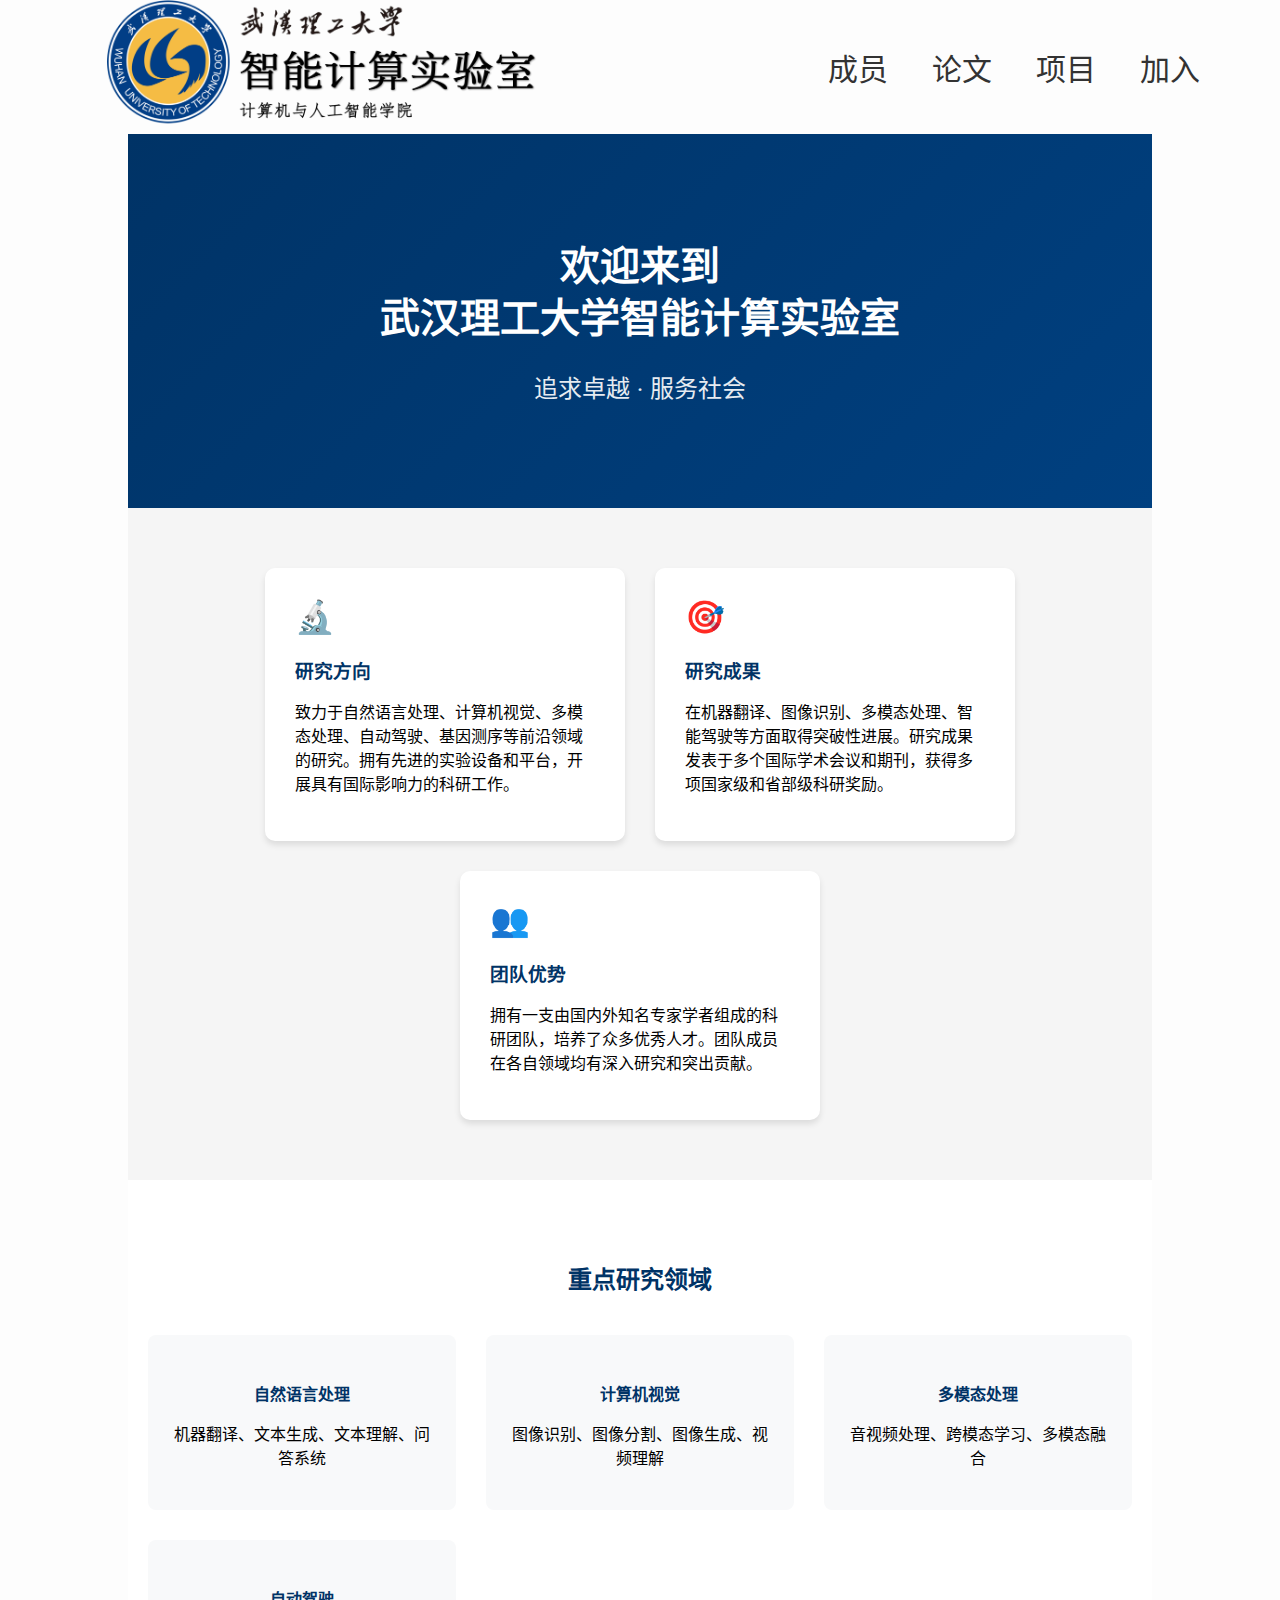
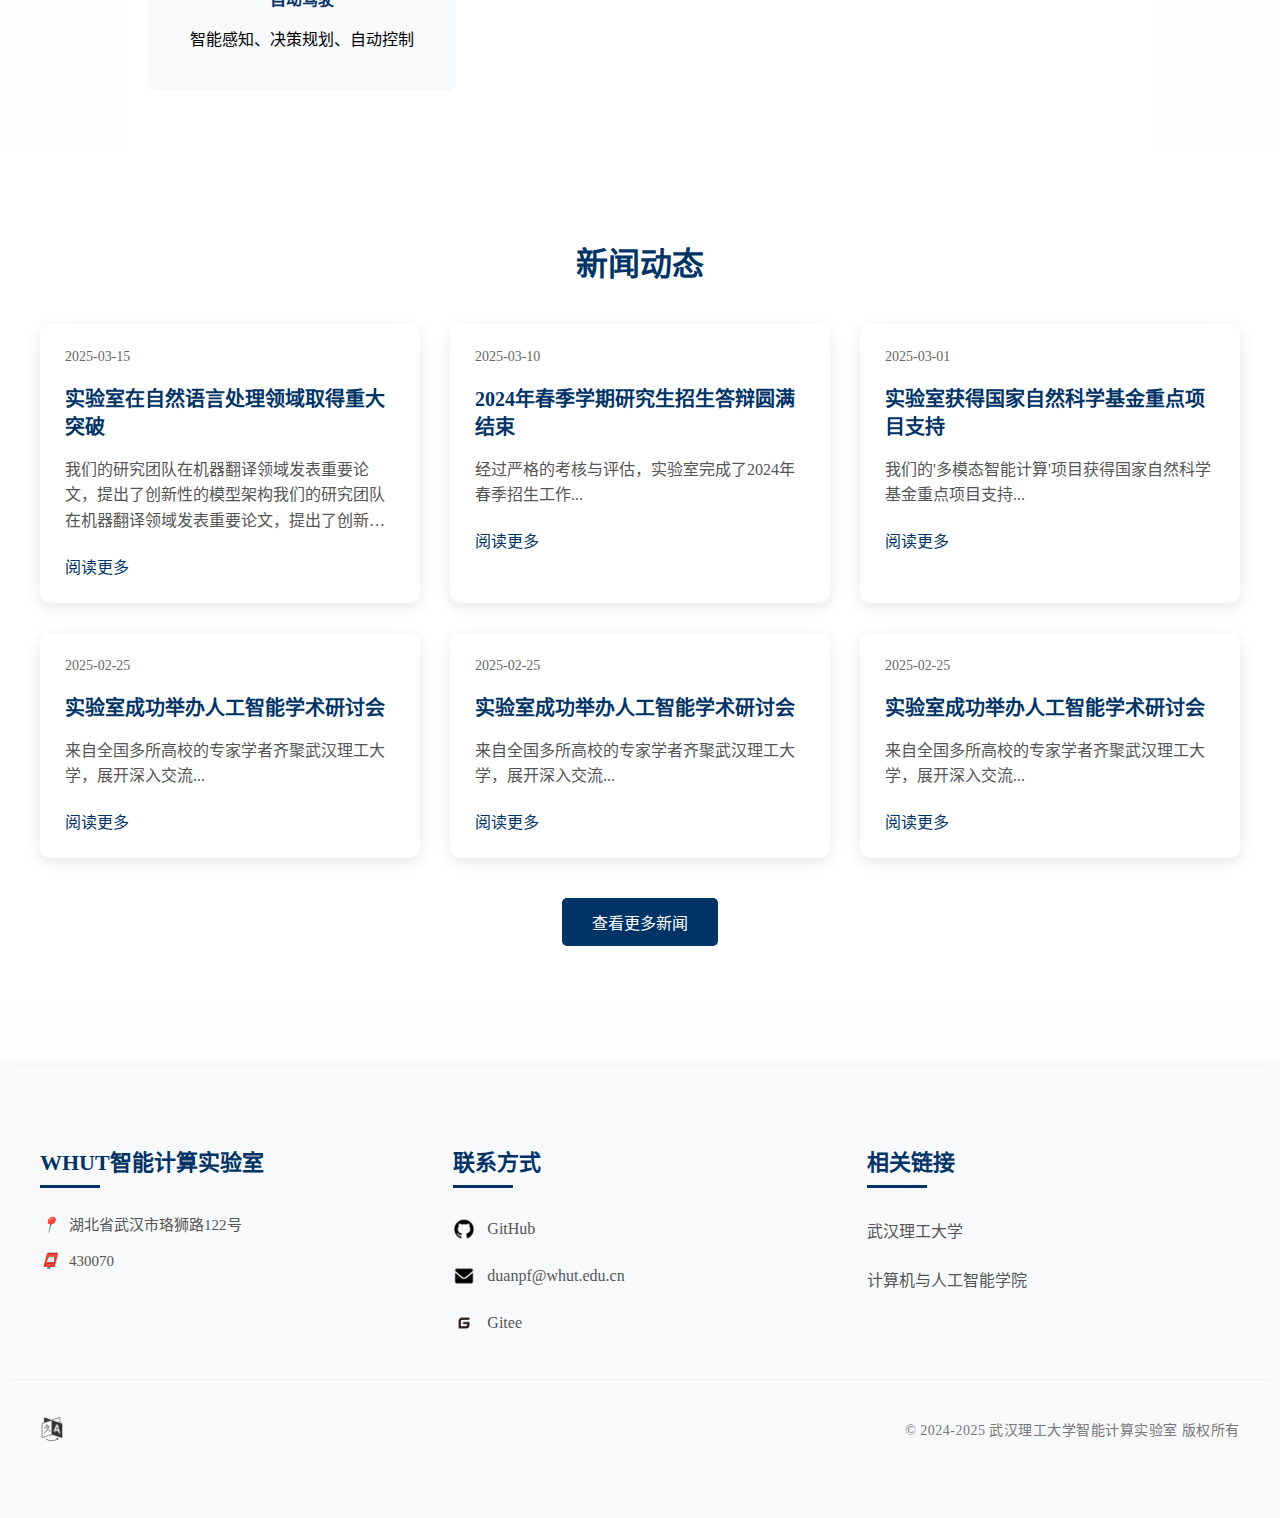
==== index.html @ 772ee946 "new web" ====
<!DOCTYPE html>
<html lang="zh-CN">

<head>
    <meta charset="UTF-8" />
    <meta http-equiv="X-UA-Compatible" content="ie=edge" />
    <meta content="yes" name="apple-mobile-web-app-capable" />
    <meta content="yes" name="apple-touch-fullscreen" />
    <meta name="viewport" content="width=device-width, initial-scale=1.0" />
    <link rel="icon" href="./resource/whut_logo.ico" type="image/x-icon" />
    <title>武汉理工大学智能计算实验室</title>
    <link rel="stylesheet" href="./css/index.css" />
    <script src="./js/components.js"></script>

</head>

<body>
    <div id="header-placeholder"></div>

    <div class="site-body">
        <div class="welcome-section">
            <div class="welcome-content">
                <h1 class="welcome-title">欢迎来到<br>武汉理工大学智能计算实验室</h1>
                <p class="welcome-subtitle">追求卓越 · 服务社会</p>
            </div>
        </div>

        <div class="intro-section">
            <div class="intro-card">
                <div class="intro-icon">🔬</div>
                <h3>研究方向</h3>
                <p>致力于自然语言处理、计算机视觉、多模态处理、自动驾驶、基因测序等前沿领域的研究。拥有先进的实验设备和平台，开展具有国际影响力的科研工作。</p>
            </div>

            <div class="intro-card">
                <div class="intro-icon">🎯</div>
                <h3>研究成果</h3>
                <p>在机器翻译、图像识别、多模态处理、智能驾驶等方面取得突破性进展。研究成果发表于多个国际学术会议和期刊，获得多项国家级和省部级科研奖励。</p>
            </div>

            <div class="intro-card">
                <div class="intro-icon">👥</div>
                <h3>团队优势</h3>
                <p>拥有一支由国内外知名专家学者组成的科研团队，培养了众多优秀人才。团队成员在各自领域均有深入研究和突出贡献。</p>
            </div>
        </div>

        <div class="research-areas">
            <h2>重点研究领域</h2>
            <div class="area-grid">
                <div class="area-item">
                    <h4>自然语言处理</h4>
                    <p>机器翻译、文本生成、文本理解、问答系统</p>
                </div>
                <div class="area-item">
                    <h4>计算机视觉</h4>
                    <p>图像识别、图像分割、图像生成、视频理解</p>
                </div>
                <div class="area-item">
                    <h4>多模态处理</h4>
                    <p>音视频处理、跨模态学习、多模态融合</p>
                </div>
                <div class="area-item">
                    <h4>自动驾驶</h4>
                    <p>智能感知、决策规划、自动控制</p>
                </div>
            </div>
        </div>
    </div>

    <div class="news-section">
        <h2>新闻动态</h2>
        <div class="news-container">

        </div>
        <div class="news-more">
            <a href="/news.html" class="more-link">查看更多新闻</a>
        </div>
    </div>

    <script>
        // 加载新闻数据
        fetch('./data/news.json')
            .then(response => response.json())
            .then(data => {
                const newsContainer = document.querySelector('.news-container');
                // 按日期排序并只显示最新的6条新闻
                const sortedNews = data.news.sort((a, b) => {
                    return new Date(b.date) - new Date(a.date);
                }).slice(0, 6);

                sortedNews.forEach(item => {
                    const newsCard = document.createElement('div');
                    newsCard.className = 'news-card';
                    newsCard.innerHTML = `
                        <div class="news-date">${item.date}</div>
                        <h3 class="news-title">${item.title}</h3>
                        <p class="news-content">${item.content}</p>
                        <a href="/news.html" class="news-link">阅读更多</a>
                    `;
                    newsContainer.appendChild(newsCard);
                });
            });
    </script>

    <div id="footer-placeholder"></div>

    <script>

        document.getElementById("menuButton").addEventListener("click", function () {
            var content = document.getElementById("menu_list");
            if (content.style.display === "none") {
                content.style.display = "block";
            } else {
                content.style.display = "none";
            }
            if (content.style.maxHeight) {
                content.style.maxHeight = null;
            } else {
                content.style.maxHeight = content.scrollHeight + "px";
            }
        });
        window.addEventListener('resize', function () {
            var menuList = document.getElementById('menu_list');
            if (window.innerWidth > 700) { // 假设在窗口宽度大于600像素时隐藏
                menuList.style.display = 'none';
                menuList.style.maxHeight = null;
            }
        });
        
        // 加载新闻数据
        fetch('/data/news.json')
            .then(response => response.json())
            .then(data => {
                const newsContainer = document.querySelector('.news-container');
                data.news.forEach(item => {
                    const newsCard = document.createElement('div');
                    newsCard.className = 'news-card';
                    newsCard.innerHTML = `
                        <div class="news-date">${item.date}</div>
                        <h3 class="news-title">${item.title}</h3>
                        <p class="news-content">${item.content}</p>
                        <a href="${item.link}" class="news-link">阅读更多</a>
                    `;
                    newsContainer.appendChild(newsCard);
                });
            });


    </script>
</body>

</html>
---- css/index.css ----
@media (max-width: 700px) {
  #list {
    display: none;
  }
  .site-body {
    margin-left: 5%;
    margin-right: 5%;
  }
  .site-footer {
    padding-left: 5%;
    padding-right: 5%;
  }
  .header_logo img {
    height: 70px;
  }
  #menuButton img {
    height: 25px;
    width: 28px;
  }
  .header_menu {
    display: flex;
  }
  #menuButton {
    background-color: transparent;
    border-color: transparent;
    margin-right: 5%;
    align-items: center;
  }
  .header_ {
    display: flex;
    margin-top: 15px;
    margin-left: 5%;
    margin-right: 5%;
    justify-content: space-between;
  }
  #menu_list {
    max-height: 0;
    overflow: hidden;
    transition: max-height 0.4s ease-in-out;
    font-size: 20px;
    margin: 0 5%;
    border-radius: 4px;
    background-color: #fff;
    box-shadow: 0 2px 10px rgba(0,0,0,0.1);
  }
  #menu_list a {
    color: #333;
    text-decoration: none;
    transition: color 0.3s ease;
  }
  #menu_list a:hover {
    color: #2196F3;
  }
  #menu_list p {
    margin-left: 5%;
    margin-top: 10px;
  }
}

/* 431!!!! */
@media (min-width: 700px) and (max-width: 1110px) {
  #menu_list {
    display: none;
  }
  #menuButton {
    display: none;
  }
  .site-body {
    padding-left: 5%;
    padding-right: 5%;
  }
  .site-footer {
    padding-left: 5%;
    padding-right: 5%;
  }
  .header_logo img {
    height: 120px;
    margin-left: 5%;
  }
  .header_list {
    margin-right: 10%;
    text-align: right;
  }
  .header_list li {
    display: inline-block;
    font-size: 24px;
    padding: 0 20px;
    transition: color 0.3s ease;
  }
  .header_list li a {
    color: #333;
    text-decoration: none;
  }
  .header_list li a:hover {
    color: #2196F3;
  }
  .header_list {
    position: relative;
    left: 5%;
    padding-right: 5%;
    margin-right: 5%;
  }
}

/* 当屏幕宽度大于1024像素时 */
@media (min-width: 1110px) {
  #menu_list {
    display: none;
  }
  #menuButton {
    display: none;
  }
  .wrapper {
    display: flex;
    align-items: center;
    justify-content: space-around;
  }
  .site-body {
    padding-left: 10%;
    padding-right: 10%;
  }
  .header_logo img {
    height: 130px;
    margin-left: 10%;
  }
  .header_list li {
    font-size: 30px;
    padding-left: 20px;
    padding-right: 20px;
  }
  .header_list {
    position: relative;
    left: 10%;
    margin-right: 10%;
  }
}
body {
  background-color: #f5f5f5;
  margin: 0;
}

.site-footer {
    background-color: #f8f9fa;
    padding: 60px 0 40px;
    margin-top: 60px;
    box-shadow: 0 -2px 10px rgba(0,0,0,0.05);
}

.footer-content {
    max-width: 1200px;
    margin: 0 auto;
    padding: 0 30px;
    display: flex;
    flex-wrap: wrap;
    justify-content: space-between;
    gap: 40px;
}

.footer-section {
    flex: 1;
    min-width: 280px;
    transition: transform 0.3s ease;
}

.footer-section:hover {
    transform: translateY(-5px);
}

.footer-title {
    color: #003366;
    font-size: 22px;
    font-weight: 600;
    margin-bottom: 25px;
    position: relative;
    padding-bottom: 12px;
}

.footer-title::after {
    content: '';
    position: absolute;
    bottom: 0;
    left: 0;
    width: 60px;
    height: 3px;
    background-color: #003366;
    transition: width 0.3s ease;
}

.footer-section:hover .footer-title::after {
    width: 80px;
}

.footer-info p {
    color: #555;
    margin: 12px 0;
    display: flex;
    align-items: center;
    gap: 10px;
    font-size: 15px;
    line-height: 1.6;
}

.footer-links {
    display: flex;
    flex-direction: column;
    gap: 15px;
}

.footer-link {
    display: flex;
    align-items: center;
    gap: 12px;
    color: #555;
    text-decoration: none;
    transition: all 0.3s ease;
    padding: 5px 0;
}

.footer-link:hover {
    color: #003366;
    transform: translateX(5px);
}

.footer-link img {
    height: 22px;
    width: auto;
    transition: transform 0.3s ease;
}

.footer-link:hover img {
    transform: scale(1.1);
}

.footer-bottom {
    max-width: 1200px;
    margin: 40px auto 0;
    padding: 25px 30px;
    border-top: 1px solid #eee;
    display: flex;
    justify-content: space-between;
    align-items: center;
}

.language-switch {
    margin: 0;
}

.language-switch img {
    height: 24px;
    width: auto;
    transition: all 0.3s ease;
    opacity: 0.8;
}

.language-switch img:hover {
    transform: scale(1.15) rotate(5deg);
    opacity: 1;
}

.copyright-text {
    color: #777;
    font-size: 14px;
    letter-spacing: 0.5px;
}

@media (max-width: 768px) {
    .footer-content {
        flex-direction: column;
        gap: 40px;
    }

    .footer-section {
        text-align: center;
    }

    .footer-title::after {
        left: 50%;
        transform: translateX(-50%);
    }

    .footer-info p {
        justify-content: center;
    }

    .footer-links {
        align-items: center;
    }
}
body {
    font-family: "SimSun", "Times New Roman", serif;
    margin: 0;
    padding: 0;
    background-color: #FDFDFD;
}

a {
    text-decoration: none;
    color: #333;
}

a:hover {
    color: #1565C0;
}
h2 {
  font-family: "Times New Roman", Times, serif;
  font-weight: 900;
}

.site-footer img {
  max-width: 100%;
  vertical-align: sub;
}

div[class*="_list"] li {
  display: inline;
}

button {
  cursor: pointer;
}

.pagetitle {
  color: #003366;
}
hr {
  color: #bdbdbd;
}

.welcome-section {
    background: linear-gradient(135deg, #003366 0%, #004080 100%);
    color: white;
    padding: 80px 20px;
    text-align: center;
}

.welcome-content {
    max-width: 800px;
    margin: 0 auto;
}

.welcome-title {
    font-size: 2.5em;
    margin-bottom: 20px;
    line-height: 1.3;
}

.welcome-subtitle {
    font-size: 1.5em;
    opacity: 0.9;
}

.intro-section {
    display: flex;
    flex-wrap: wrap;
    justify-content: center;
    gap: 30px;
    padding: 60px 20px;
    background-color: #f5f5f5;
}

.intro-card {
    background: white;
    border-radius: 10px;
    padding: 30px;
    width: 300px;
    box-shadow: 0 4px 6px rgba(0, 0, 0, 0.1);
    transition: transform 0.3s ease;
}

.intro-card:hover {
    transform: translateY(-5px);
}

.intro-icon {
    font-size: 2em;
    margin-bottom: 20px;
}

.intro-card h3 {
    color: #003366;
    margin-bottom: 15px;
}

.research-areas {
    padding: 60px 20px;
    background-color: white;
}

.research-areas h2 {
    text-align: center;
    color: #003366;
    margin-bottom: 40px;
}

.area-grid {
    display: grid;
    grid-template-columns: repeat(auto-fit, minmax(250px, 1fr));
    gap: 30px;
    max-width: 1200px;
    margin: 0 auto;
}

.area-item {
    background: #f8f9fa;
    border-radius: 8px;
    padding: 25px;
    text-align: center;
    transition: transform 0.3s ease;
}

.area-item:hover {
    transform: translateY(-5px);
}

.area-item h4 {
    color: #003366;
    margin-bottom: 15px;
}

@media (max-width: 768px) {
    .welcome-title {
        font-size: 2em;
    }
    
    .welcome-subtitle {
        font-size: 1.2em;
    }
    
    .intro-card {
        width: 100%;
        max-width: 300px;
    }
    
    .area-grid {
        grid-template-columns: 1fr;
    }
}

/* 新闻动态板块样式 */
.news-section {
    padding: 60px 20px;
    background-color: #ffffff;
}

.news-section h2 {
    text-align: center;
    color: #003366;
    margin-bottom: 40px;
    font-size: 32px;
}

.news-container {
    max-width: 1200px;
    margin: 0 auto;
    display: grid;
    grid-template-columns: repeat(auto-fit, minmax(280px, 1fr));
    gap: 30px;
    padding: 0 20px;
}

.news-card {
    background: #fff;
    border-radius: 10px;
    padding: 25px;
    box-shadow: 0 4px 15px rgba(0, 0, 0, 0.1);
    transition: transform 0.3s ease;
}

.news-card:hover {
    transform: translateY(-5px);
}

.news-date {
    color: #666;
    font-size: 14px;
    margin-bottom: 10px;
}

.news-title {
    color: #003366;
    font-size: 20px;
    margin-bottom: 15px;
    line-height: 1.4;
}

.news-content {
    color: #555;
    font-size: 16px;
    line-height: 1.6;
    margin-bottom: 20px;
    display: -webkit-box;
    -webkit-line-clamp: 3;
    -webkit-box-orient: vertical;
    overflow: hidden;
}

.news-more {
    text-align: center;
    margin-top: 40px;
}

.more-link {
    display: inline-block;
    padding: 12px 30px;
    background-color: #003366;
    color: #fff;
    text-decoration: none;
    border-radius: 5px;
    font-size: 16px;
    transition: background-color 0.3s ease;
}

.more-link:hover {
    background-color: #003366;
}

.news-link {
    color: #003366;
    text-decoration: none;
    font-weight: 500;
    display: inline-block;
    transition: color 0.3s ease;
}

.news-link:hover {
    color: #1565C0;
}

/* 响应式布局调整 */
@media (max-width: 768px) {
    .news-container {
        grid-template-columns: 1fr;
    }
    
    .news-card {
        padding: 20px;
    }
}

/* 新闻页面样式 */
.news-page-container {
    max-width: 1000px;
    margin: 40px auto;
    padding: 0 20px;
}

.news-page-card {
    background: #fff;
    border-radius: 10px;
    padding: 30px;
    margin-bottom: 30px;
    box-shadow: 0 4px 15px rgba(0, 0, 0, 0.1);
}

.news-page-date {
    color: #666;
    font-size: 16px;
    margin-bottom: 15px;
}

.news-page-title {
    color: #003366;
    font-size: 24px;
    margin-bottom: 20px;
    line-height: 1.4;
}

.news-page-content {
    color: #333;
    font-size: 16px;
    line-height: 1.8;
}
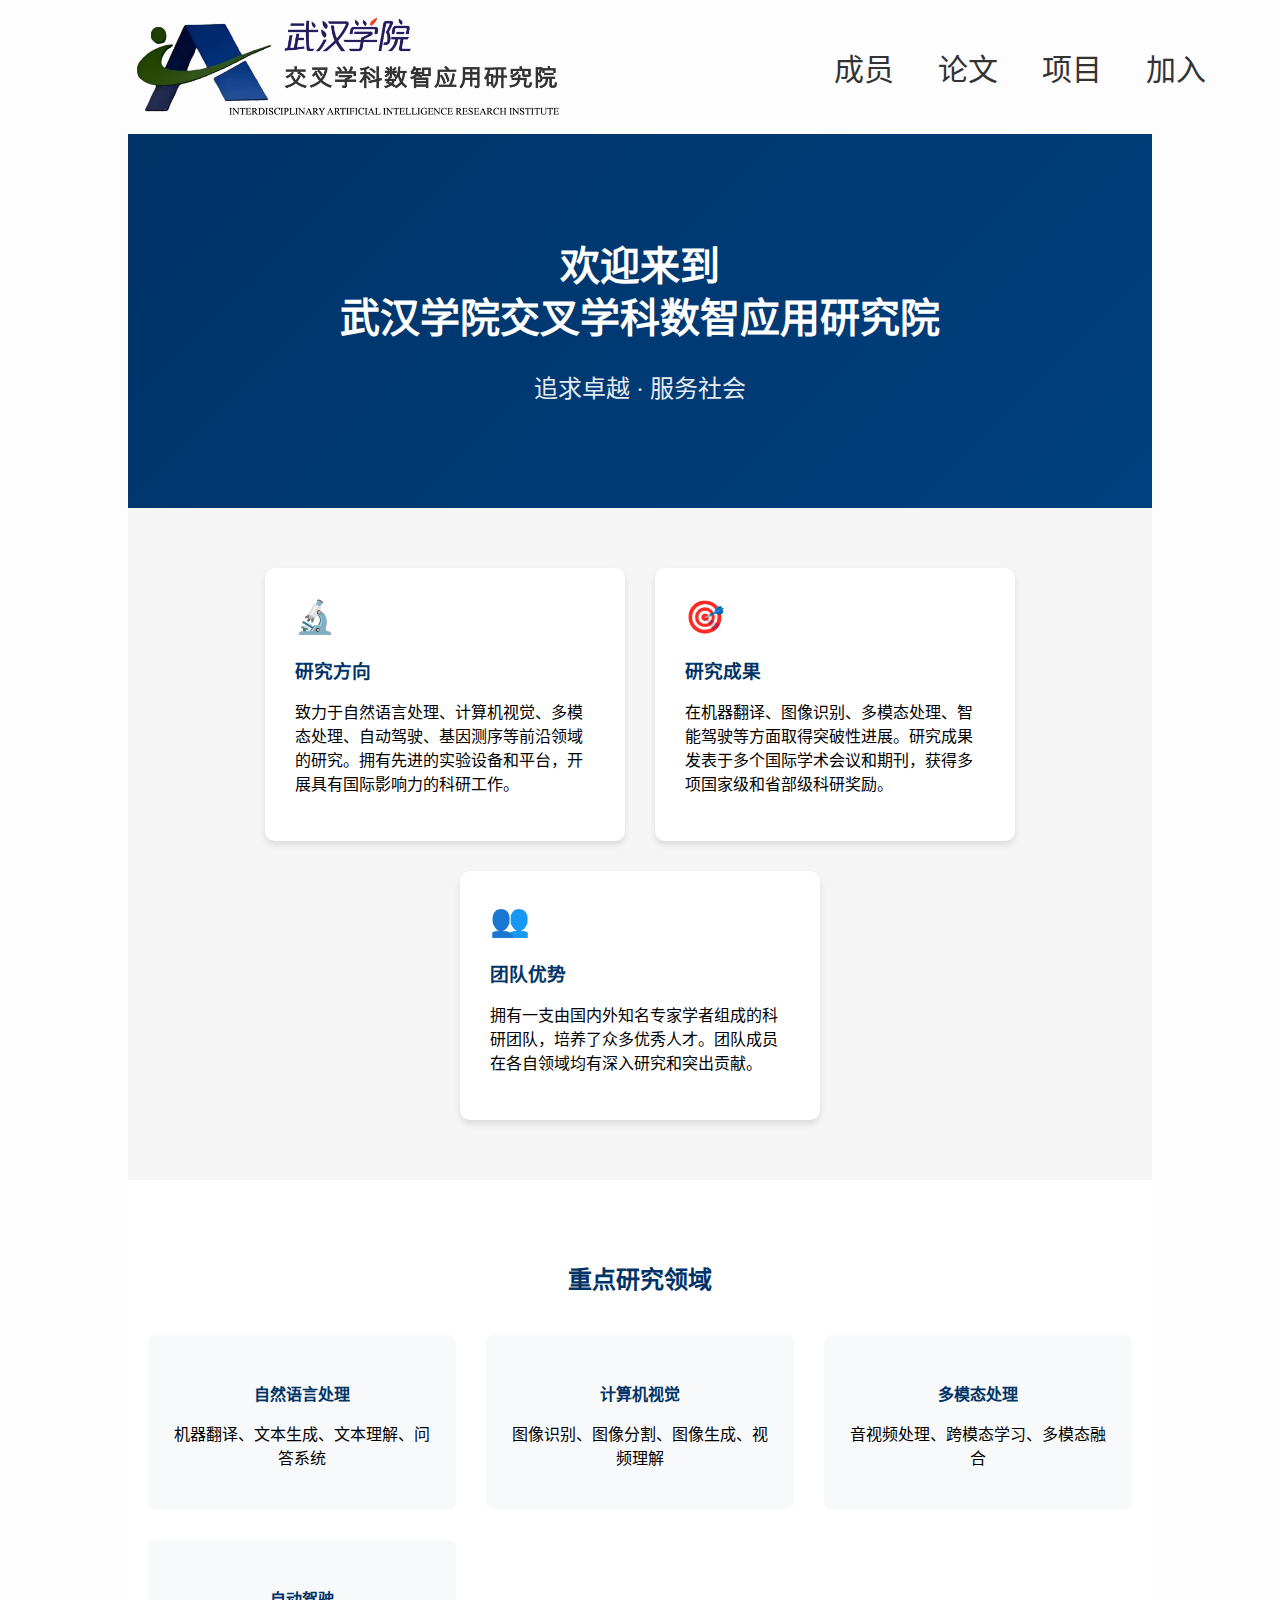
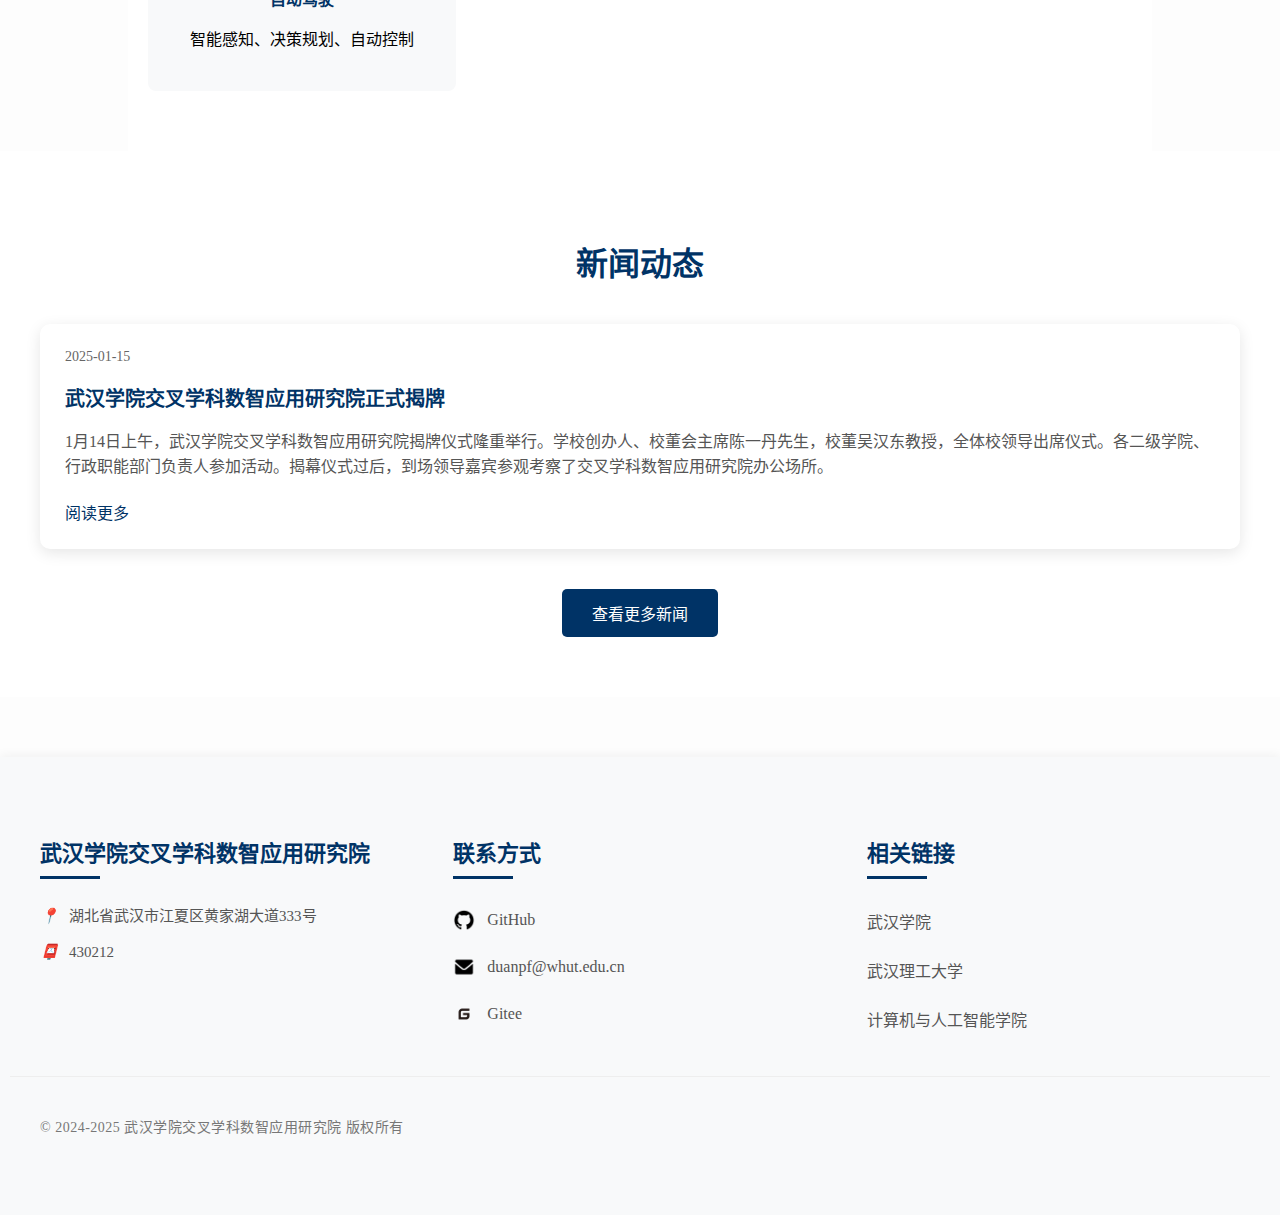
==== commit 999e6734: "newnew web" ====
--- a/index.html
+++ b/index.html
@@ -8,7 +8,7 @@
     <meta content="yes" name="apple-touch-fullscreen" />
     <meta name="viewport" content="width=device-width, initial-scale=1.0" />
     <link rel="icon" href="./resource/whut_logo.ico" type="image/x-icon" />
-    <title>武汉理工大学智能计算实验室</title>
+    <title>武汉学院交叉学科数智应用研究院</title>
     <link rel="stylesheet" href="./css/index.css" />
     <script src="./js/components.js"></script>
 
@@ -20,7 +20,7 @@
     <div class="site-body">
         <div class="welcome-section">
             <div class="welcome-content">
-                <h1 class="welcome-title">欢迎来到<br>武汉理工大学智能计算实验室</h1>
+                <h1 class="welcome-title">欢迎来到<br>武汉学院交叉学科数智应用研究院</h1>
                 <p class="welcome-subtitle">追求卓越 · 服务社会</p>
             </div>
         </div>
--- a/css/index.css
+++ b/css/index.css
@@ -323,7 +323,7 @@
   color: #003366;
 }
 hr {
-  color: #bdbdbd;
+  color: #003366;
 }
 
 .welcome-section {
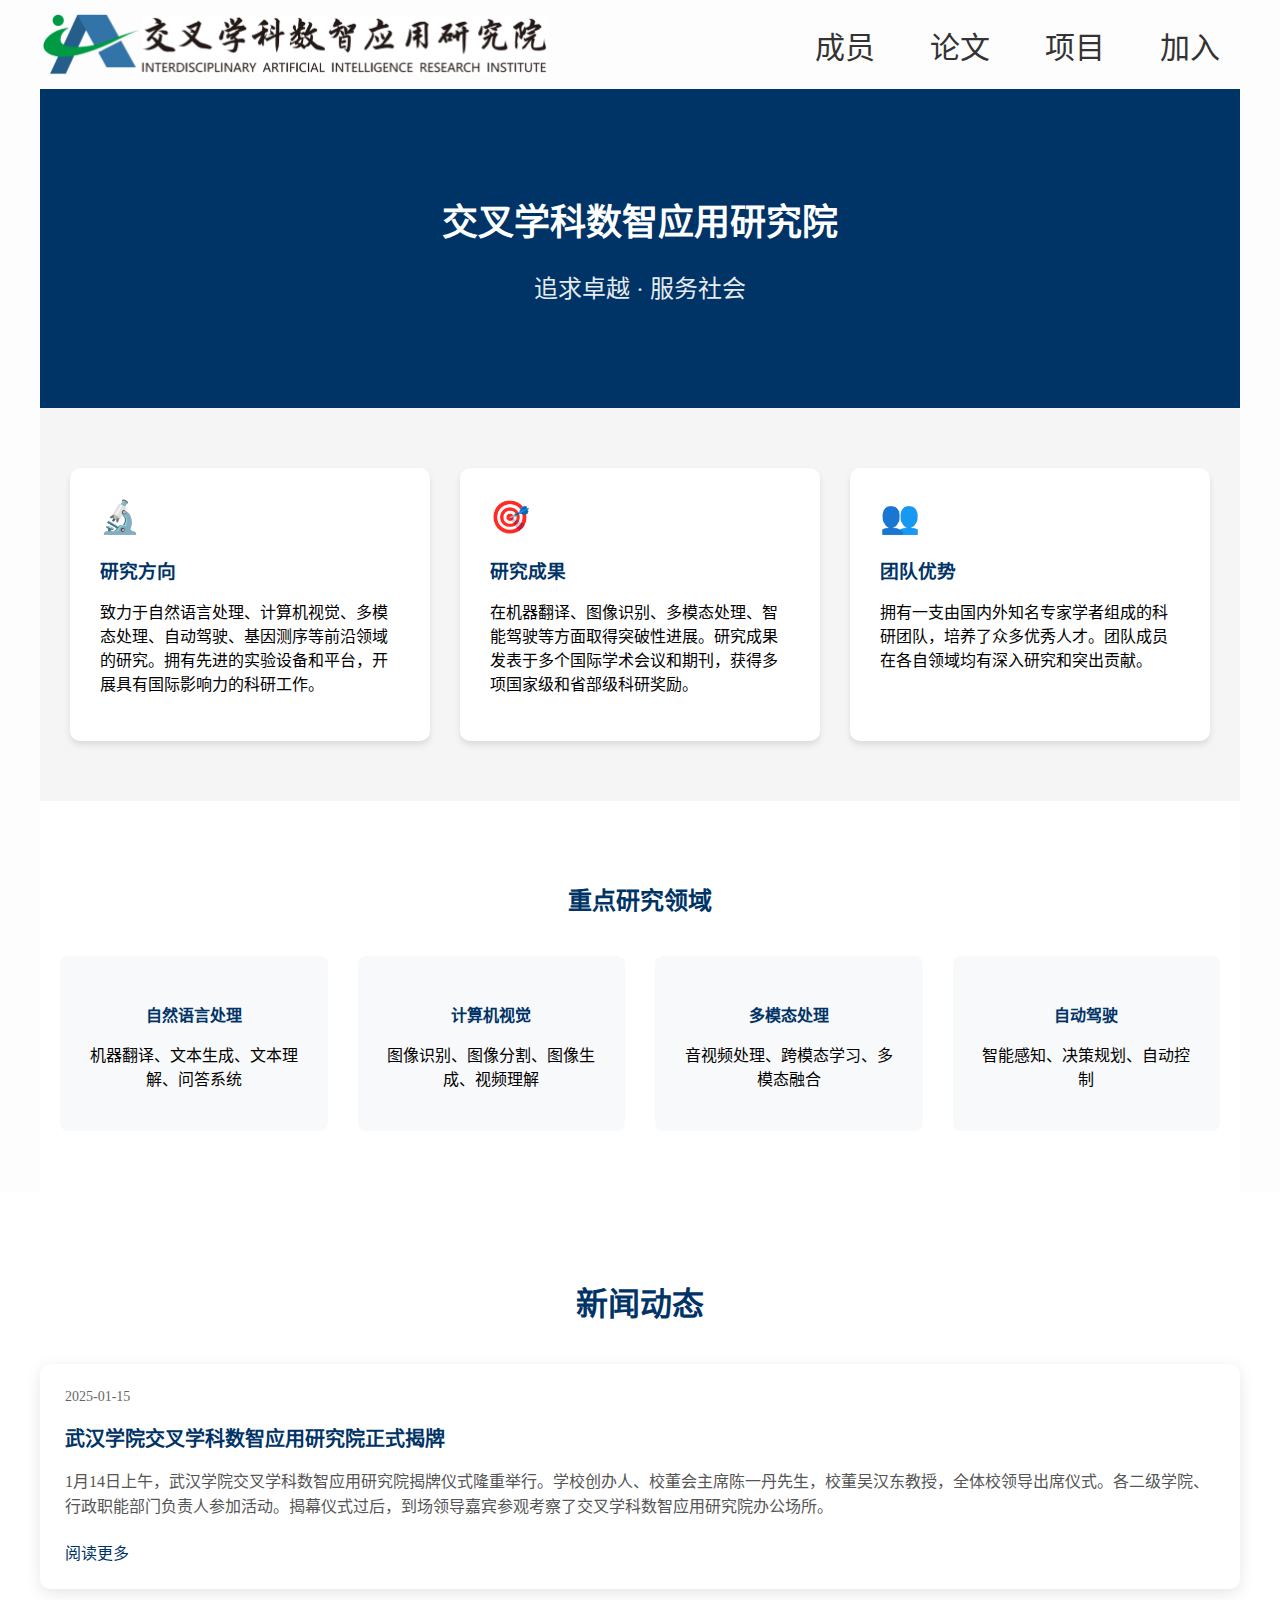
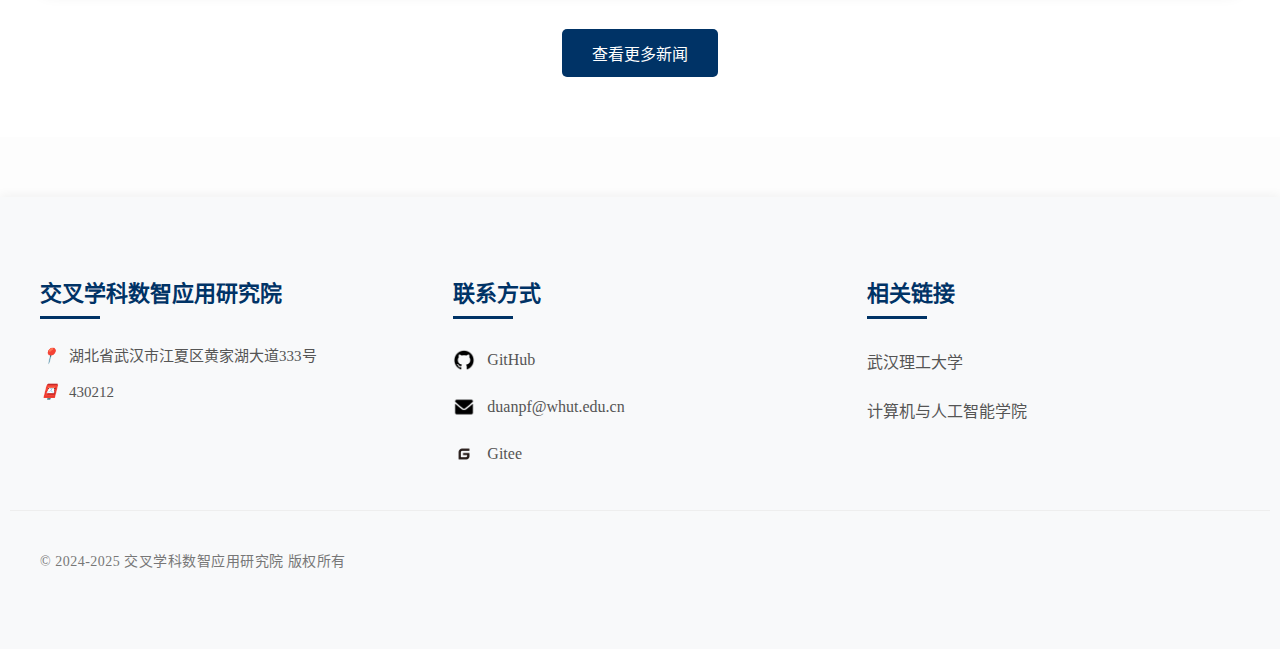
==== commit e4042728: "newnew web" ====
--- a/index.html
+++ b/index.html
@@ -7,8 +7,8 @@
     <meta content="yes" name="apple-mobile-web-app-capable" />
     <meta content="yes" name="apple-touch-fullscreen" />
     <meta name="viewport" content="width=device-width, initial-scale=1.0" />
-    <link rel="icon" href="./resource/whut_logo.ico" type="image/x-icon" />
-    <title>武汉学院交叉学科数智应用研究院</title>
+    <link rel="icon" href="/resource/logo.ico" type="image/x-icon" />
+    <title>交叉学科数智应用研究院</title>
     <link rel="stylesheet" href="./css/index.css" />
     <script src="./js/components.js"></script>
 
@@ -20,7 +20,7 @@
     <div class="site-body">
         <div class="welcome-section">
             <div class="welcome-content">
-                <h1 class="welcome-title">欢迎来到<br>武汉学院交叉学科数智应用研究院</h1>
+                <h1 class="welcome-title">交叉学科数智应用研究院</h1>
                 <p class="welcome-subtitle">追求卓越 · 服务社会</p>
             </div>
         </div>
@@ -79,12 +79,11 @@
     </div>
 
     <script>
-        // 加载新闻数据
         fetch('./data/news.json')
             .then(response => response.json())
             .then(data => {
                 const newsContainer = document.querySelector('.news-container');
-                // 按日期排序并只显示最新的6条新闻
+
                 const sortedNews = data.news.sort((a, b) => {
                     return new Date(b.date) - new Date(a.date);
                 }).slice(0, 6);
@@ -122,7 +121,7 @@
         });
         window.addEventListener('resize', function () {
             var menuList = document.getElementById('menu_list');
-            if (window.innerWidth > 700) { // 假设在窗口宽度大于600像素时隐藏
+            if (window.innerWidth > 700) { 
                 menuList.style.display = 'none';
                 menuList.style.maxHeight = null;
             }
--- a/css/index.css
+++ b/css/index.css
@@ -112,17 +112,66 @@
   }
   .wrapper {
     display: flex;
+    justify-content: space-between;
     align-items: center;
-    justify-content: space-around;
-  }
-  .site-body {
-    padding-left: 10%;
-    padding-right: 10%;
-  }
-  .header_logo img {
-    height: 130px;
-    margin-left: 10%;
-  }
+    padding: 10px 20px;
+    max-width: 1200px;
+    margin: 0 auto;
+}
+
+.header_ {
+    display: flex;
+    align-items: center;
+}
+
+.header_logo img {
+    height: 80px;
+    width: auto;
+}
+
+.header_list {
+    margin-left: auto;
+}
+
+.header_list ul {
+    display: flex;
+    list-style: none;
+    margin: 0;
+    padding: 0;
+    gap: 15px;  /* 减小间距 */
+    justify-content: flex-end;  /* 右对齐 */
+}
+
+.header_list li a {
+    color: #333;
+    text-decoration: none;
+    font-size: 30px;  
+    white-space: nowrap;
+    font-weight: 500;
+    padding: 10px 0;
+    transition: color 0.3s ease;
+}
+
+.header_list li a:hover {
+    color: #1976D2;
+}
+
+/* 移除之前的媒体查询中的冲突样式 */
+@media (min-width: 1110px) {
+    .header_logo img {
+        height: auto;
+        margin-left: 0;
+    }
+    .header_list {
+        position: static;
+        left: 0;
+        margin-right: 0;
+    }
+    .header_list li {
+        font-size: 18px;
+        padding: 0;
+    }
+}
   .header_list li {
     font-size: 30px;
     padding-left: 20px;
@@ -326,27 +375,96 @@
   color: #003366;
 }
 
+/* 添加新的变量定义 */
+:root {
+    --primary-color: #1a73e8;
+    --secondary-color: #34a853;
+    --gradient-start: #2b5876;
+    --gradient-end: #4e4376;
+}
+
+/* 添加新的动画关键帧 */
+@keyframes fadeIn {
+    from { opacity: 0; transform: translateY(20px); }
+    to { opacity: 1; transform: translateY(0); }
+}
+
+@keyframes shimmer {
+    0% { background-position: 200% 0; }
+    100% { background-position: -200% 0; }
+}
+
+@keyframes rotate {
+    from { transform: rotate(0deg); }
+    to { transform: rotate(360deg); }
+}
+
+@keyframes float {
+    0%, 100% { transform: translateY(0) rotate(45deg); }
+    50% { transform: translateY(-20px) rotate(45deg); }
+}
+
+/* 更新welcome-section样式 */
 .welcome-section {
-    background: linear-gradient(135deg, #003366 0%, #004080 100%);
-    color: white;
+    background-color: #003366;
     padding: 80px 20px;
     text-align: center;
-}
-
-.welcome-content {
-    max-width: 800px;
-    margin: 0 auto;
+    color: white;
 }
 
 .welcome-title {
-    font-size: 2.5em;
+    font-size: 36px;
     margin-bottom: 20px;
-    line-height: 1.3;
+    font-weight: bold;
 }
 
 .welcome-subtitle {
-    font-size: 1.5em;
+    font-size: 24px;
     opacity: 0.9;
+}
+
+/* 删除 geometric-shapes 相关的所有样式 */
+.geometric-shapes {
+    position: absolute;
+    width: 100%;
+    height: 100%;
+    overflow: hidden;
+    opacity: 0.1;
+}
+
+.geometric-shapes::before {
+    content: '';
+    position: absolute;
+    width: 300px;
+    height: 300px;
+    border: 2px solid rgba(255, 255, 255, 0.3);
+    border-radius: 50%;
+    top: -150px;
+    right: -150px;
+    animation: rotate 20s linear infinite;
+}
+
+.geometric-shapes::after {
+    content: '';
+    position: absolute;
+    width: 200px;
+    height: 200px;
+    border: 2px solid rgba(255, 255, 255, 0.3);
+    bottom: -100px;
+    left: -100px;
+    transform: rotate(45deg);
+    animation: float 6s ease-in-out infinite;
+}
+
+/* 更新响应式样式 */
+@media (max-width: 768px) {
+    .welcome-title {
+        font-size: 2rem;
+    }
+
+    .welcome-subtitle {
+        font-size: 1.2rem;
+    }
 }
 
 .intro-section {
@@ -415,25 +533,6 @@
 .area-item h4 {
     color: #003366;
     margin-bottom: 15px;
-}
-
-@media (max-width: 768px) {
-    .welcome-title {
-        font-size: 2em;
-    }
-    
-    .welcome-subtitle {
-        font-size: 1.2em;
-    }
-    
-    .intro-card {
-        width: 100%;
-        max-width: 300px;
-    }
-    
-    .area-grid {
-        grid-template-columns: 1fr;
-    }
 }
 
 /* 新闻动态板块样式 */
@@ -570,3 +669,32 @@
     font-size: 16px;
     line-height: 1.8;
 }
+
+.site-body {
+    max-width: 1200px;
+    margin: 0 auto;
+    padding: 0 20px;
+}
+
+/* 对于大屏幕，保持一致的页面宽度 */
+@media (min-width: 1110px) {
+    .site-body {
+        max-width: 1200px;
+        margin: 0 auto;
+        padding: 0 20px;
+    }
+}
+
+/* 对于中等屏幕 */
+@media (min-width: 700px) and (max-width: 1110px) {
+    .site-body {
+        padding: 0 5%;
+    }
+}
+
+/* 对于小屏幕 */
+@media (max-width: 700px) {
+    .site-body {
+        margin: 0 5%;
+    }
+}
